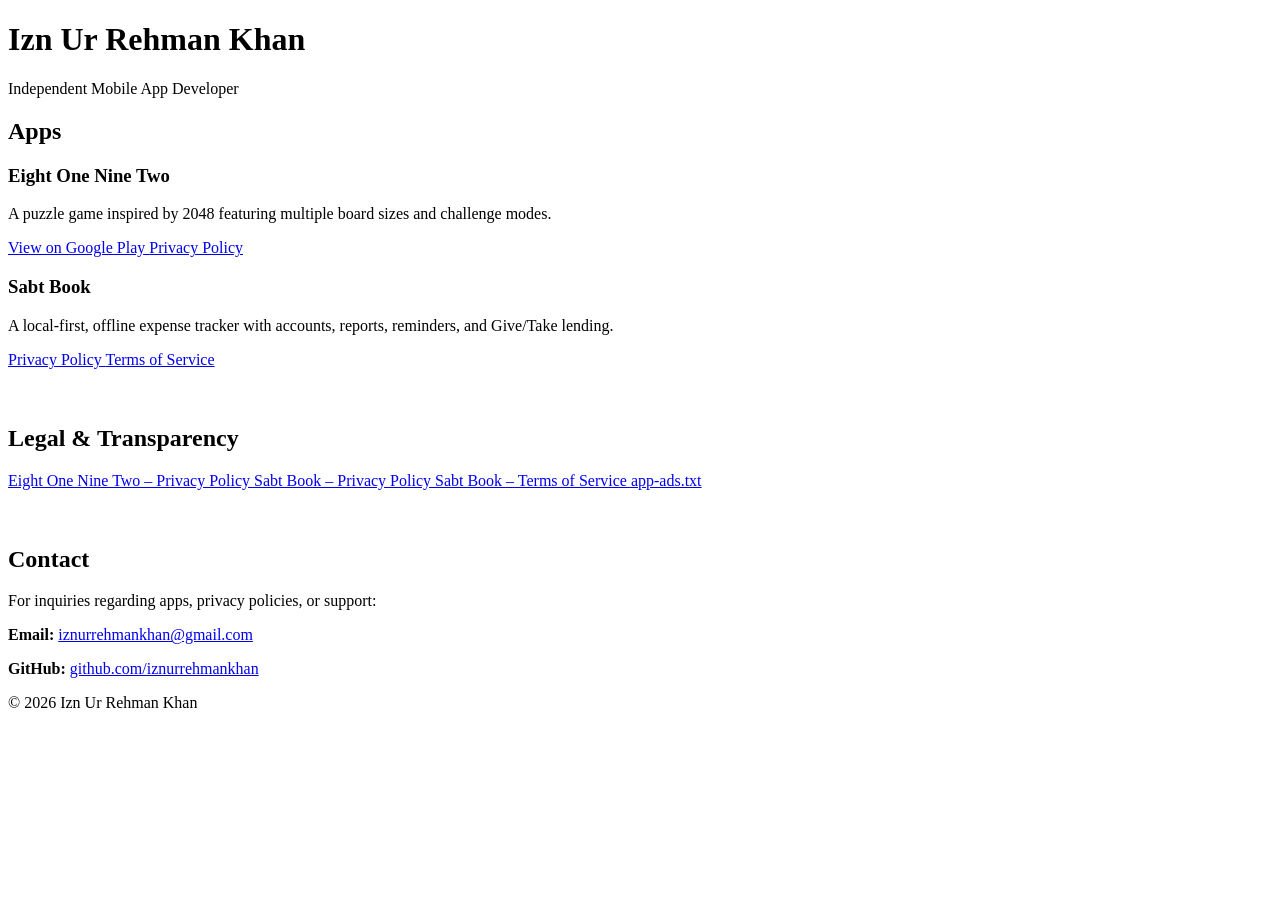
==== index.html @ edb350c2 "Add Sabt Book privacy policy and terms of service Host the legal pages for Play Console / AdMob and " ====
<!doctype html>
<html lang="en">

<head>

    <meta charset="UTF-8">
    <meta name="viewport" content="width=device-width,initial-scale=1">

    <title>Izn Ur Rehman Khan – Mobile Apps</title>

    <meta name="description" content="Mobile apps developed by Izn Ur Rehman Khan">

    <link rel="stylesheet" href="css/styles.css">

</head>

<body>

<header>

    <h1>Izn Ur Rehman Khan</h1>
    <p>Independent Mobile App Developer</p>

</header>

<main>

    <h2 class="section-title">Apps</h2>

    <div class="apps">

        <div class="card">

            <h3>Eight One Nine Two</h3>

            <p>
                A puzzle game inspired by 2048 featuring multiple board sizes and challenge modes.
            </p>

            <a class="button"
               href="https://play.google.com/store/apps/details?id=com.iznurrehmankhan.eightoneninetwo"
               target="_blank"
               rel="noopener noreferrer">

                View on Google Play

            </a>

            <a class="link"
               href="privacy/eightoneninetwo.html">

                Privacy Policy

            </a>

        </div>

        <div class="card">

            <h3>Sabt Book</h3>

            <p>
                A local-first, offline expense tracker with accounts, reports, reminders, and Give/Take lending.
            </p>

            <a class="link"
               href="privacy/sabtbook.html">

                Privacy Policy

            </a>

            <a class="link"
               href="terms/sabtbook.html">

                Terms of Service

            </a>

        </div>

    </div>

    <br><br>

    <h2 class="section-title">Legal & Transparency</h2>

    <div class="list">

        <a href="privacy/eightoneninetwo.html">
            Eight One Nine Two – Privacy Policy
        </a>

        <a href="privacy/sabtbook.html">
            Sabt Book – Privacy Policy
        </a>

        <a href="terms/sabtbook.html">
            Sabt Book – Terms of Service
        </a>

        <a href="app-ads.txt">
            app-ads.txt
        </a>

    </div>

    <br><br>

    <h2 id="contact" class="section-title">Contact</h2>

    <div class="list">

        <p>
            For inquiries regarding apps, privacy policies, or support:
        </p>

        <p>
            <strong>Email:</strong>
            <a href="mailto:iznurrehmankhan@gmail.com">
                iznurrehmankhan@gmail.com
            </a>
        </p>

        <p>
            <strong>GitHub:</strong>
            <a href="https://github.com/iznurrehmankhan" target="_blank" rel="noopener noreferrer">
                github.com/iznurrehmankhan
            </a>
        </p>

    </div>

</main>

<footer>

    © 2026 Izn Ur Rehman Khan

</footer>

</body>

</html>
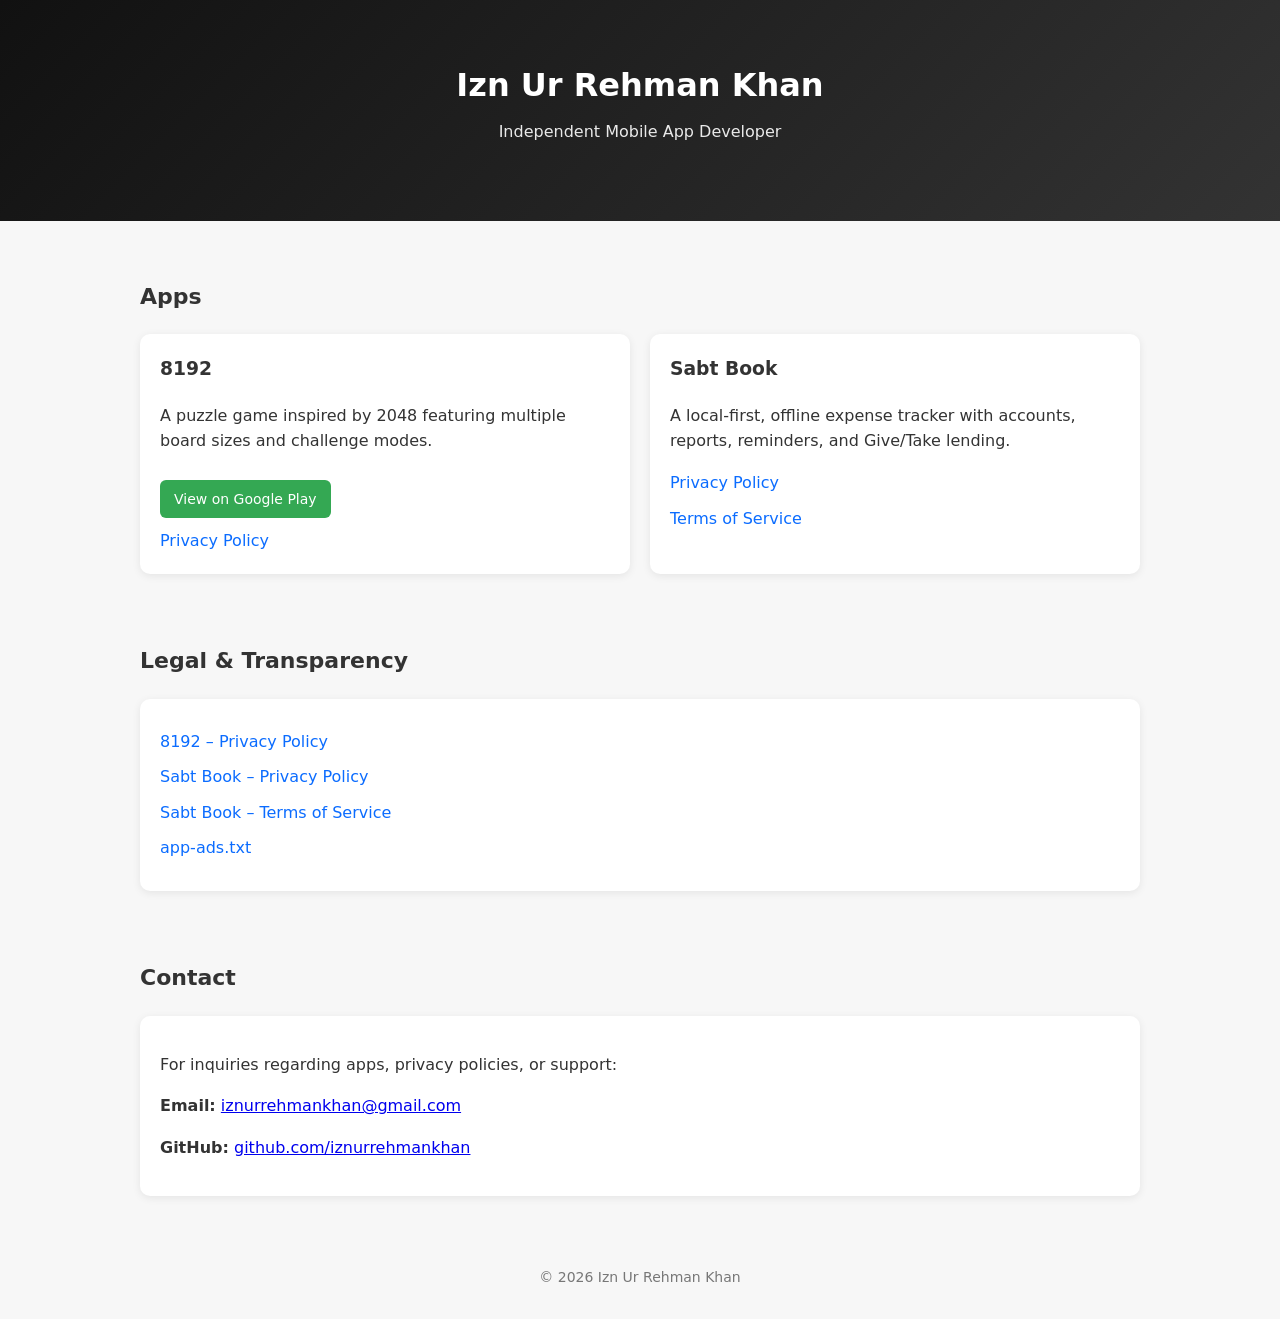
==== commit 4999a72f: "Rename the game to 8192 and add app icons on legal pages Publish the display name change, move the p" ====
--- a/index.html
+++ b/index.html
@@ -31,7 +31,7 @@
 
         <div class="card">
 
-            <h3>Eight One Nine Two</h3>
+            <h3>8192</h3>
 
             <p>
                 A puzzle game inspired by 2048 featuring multiple board sizes and challenge modes.
@@ -47,7 +47,7 @@
             </a>
 
             <a class="link"
-               href="privacy/eightoneninetwo.html">
+               href="privacy/8192.html">
 
                 Privacy Policy
 
@@ -87,8 +87,8 @@
 
     <div class="list">
 
-        <a href="privacy/eightoneninetwo.html">
-            Eight One Nine Two – Privacy Policy
+        <a href="privacy/8192.html">
+            8192 – Privacy Policy
         </a>
 
         <a href="privacy/sabtbook.html">
--- a/css/styles.css
+++ b/css/styles.css
@@ -0,0 +1,135 @@
+
+body{
+  font-family: system-ui,-apple-system,Segoe UI,Roboto,Ubuntu,Cantarell,sans-serif;
+  margin:0;
+  background:#f7f7f7;
+  color:#333;
+  line-height:1.6;
+}
+
+header{
+  background:linear-gradient(135deg,#111,#333);
+  color:white;
+  padding:60px 20px;
+  text-align:center;
+}
+
+header .app-icon{
+  display:block;
+  width:88px;
+  height:88px;
+  margin:0 auto 16px;
+  border-radius:20px;
+  box-shadow:0 4px 16px rgba(0,0,0,.35);
+  /* Transparent icons show the header behind them. Override per image with
+     style="--app-icon-bg:#rrggbb" when an icon needs a solid fill; white is
+     the fallback if that variable is unset on a light surface. */
+  background:var(--app-icon-bg, transparent);
+  object-fit:cover;
+}
+
+header h1{
+  margin:0;
+  font-size:32px;
+}
+
+header p{
+  margin-top:8px;
+  opacity:.9;
+}
+
+main{
+  max-width:1000px;
+  margin:auto;
+  padding:40px 20px;
+}
+
+.section-title{
+  font-size:22px;
+  margin-bottom:20px;
+}
+
+.apps{
+  display:grid;
+  grid-template-columns:repeat(auto-fit,minmax(260px,1fr));
+  gap:20px;
+}
+
+.card{
+  background:white;
+  padding:20px;
+  border-radius:10px;
+  box-shadow:0 2px 8px rgba(0,0,0,.08);
+  transition:transform .15s ease, box-shadow .15s ease;
+}
+
+.card:hover{
+  transform:translateY(-4px);
+  box-shadow:0 6px 16px rgba(0,0,0,.12);
+}
+
+.card h3{
+  margin-top:0;
+}
+
+.button{
+  display:inline-block;
+  background:#34a853;
+  color:white;
+  padding:8px 14px;
+  border-radius:6px;
+  font-size:14px;
+  text-decoration:none;
+  margin-top:10px;
+}
+
+.button:hover{
+  background:#2d9449;
+}
+
+.link{
+  display:block;
+  margin-top:10px;
+  color:#0b6cff;
+  text-decoration:none;
+}
+
+.link:hover{
+  text-decoration:underline;
+}
+
+.list{
+  background:white;
+  padding:20px;
+  border-radius:10px;
+  box-shadow:0 2px 8px rgba(0,0,0,.08);
+}
+
+.list>a{
+  display:block;
+  margin:10px 0;
+  color:#0b6cff;
+  text-decoration:none;
+}
+
+.container{
+  max-width:800px;
+  margin:auto;
+  background:white;
+  padding:40px;
+  border-radius:10px;
+  box-shadow:0 2px 8px rgba(0,0,0,.08);
+}
+
+.last-updated{
+  text-align:center;
+  font-size:14px;
+  color:#666;
+}
+
+footer{
+  text-align:center;
+  padding:30px;
+  font-size:14px;
+  color:#777;
+}
